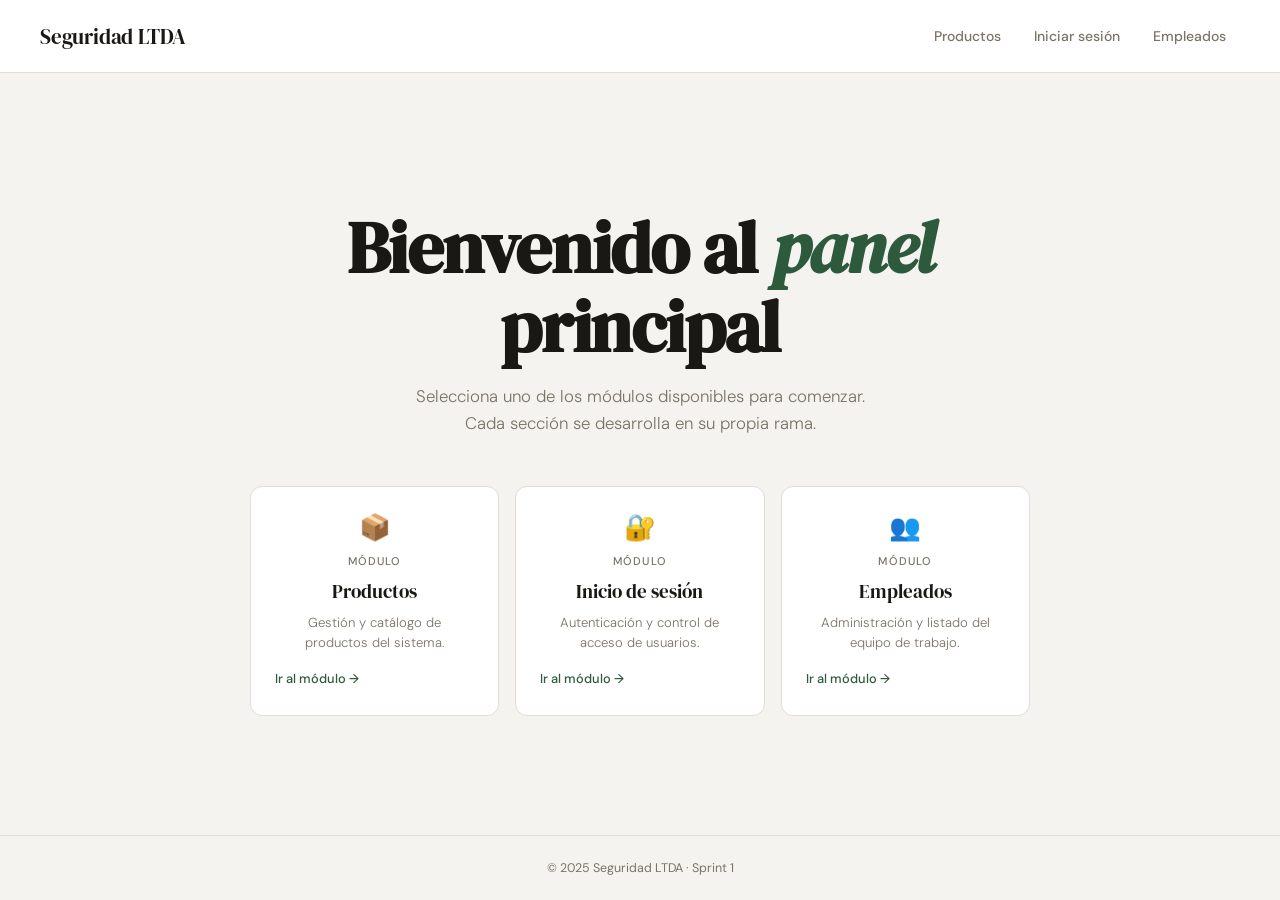
==== index.html @ 36163b5a "Base para el Primer Sprint" ====
<!DOCTYPE html>
<html lang="es">
<head>
    <meta charset="UTF-8" />
    <meta name="viewport" content="width=device-width, initial-scale=1.0"/>
    <title>Mi Proyecto</title>
    <link rel="preconnect" href="https://fonts.googleapis.com">
    <link rel="preconnect" href="https://fonts.gstatic.com" crossorigin>
    <link href="https://fonts.googleapis.com/css2?family=DM+Serif+Display:ital@0;1&family=DM+Sans:wght@300;400;500&display=swap" rel="stylesheet">
    <link rel="stylesheet" href="styles.css" />
</head>
<body>

    <!-- HEADER -->
    <header>
    <a class="logo" href="index.html">Seguridad LTDA</a>
    <nav>
        <a href="productos/index.html">Productos</a>
        <a href="login/index.html">Iniciar sesión</a>
        <a href="empleados/index.html">Empleados</a>
    </nav>
    </header>

    <!-- HERO + CARDS -->
    <main class="hero">

    <h1>Bienvenido al <em>panel</em> principal</h1>

    <p>Selecciona uno de los módulos disponibles para comenzar. Cada sección se desarrolla en su propia rama.</p>

    <div class="cards">

        <a class="card" href="productos/index.html">
        <div class="card-icon">📦</div>
        <span class="card-label">Módulo</span>
        <div class="card-title">Productos</div>
        <div class="card-desc">Gestión y catálogo de productos del sistema.</div>
        <div class="card-arrow">Ir al módulo →</div>
        </a>
        
        <a class="card" href="login/index.html">
        <div class="card-icon">🔐</div>
        <span class="card-label">Módulo</span>
        <div class="card-title">Inicio de sesión</div>
        <div class="card-desc">Autenticación y control de acceso de usuarios.</div>
        <div class="card-arrow">Ir al módulo →</div>
        </a>
        
        <a class="card" href="empleados/index.html">
        <div class="card-icon">👥</div>
        <span class="card-label">Módulo</span>
        <div class="card-title">Empleados</div>
        <div class="card-desc">Administración y listado del equipo de trabajo.</div>
        <div class="card-arrow">Ir al módulo →</div>
        </a>

    </div>
    </main>

    <!-- FOOTER -->
    <footer>
    © 2025 Seguridad LTDA · Sprint 1
    </footer>

</body>
</html>
---- styles.css ----
*, *::before, *::after {
  box-sizing: border-box;
  margin: 0;
  padding: 0;
}

:root {
  --bg:        #f5f3ef;
  --surface:   #ffffff;
  --ink:       #1a1814;
  --ink-muted: #7a7468;
  --accent:    #2d5a3d;
  --accent-lt: #e8f0eb;
  --border:    #e0ddd7;
  --radius:    12px;
  --trans:     0.25s ease;
}

html { scroll-behavior: smooth; }

body {
  font-family: 'DM Sans', sans-serif;
  background: var(--bg);
  color: var(--ink);
  min-height: 100vh;
  display: flex;
  flex-direction: column;
}

/* ── HEADER ── */
header {
  display: flex;
  align-items: center;
  justify-content: space-between;
  padding: 1.25rem 2.5rem;
  background: var(--surface);
  border-bottom: 1px solid var(--border);
  position: sticky;
  top: 0;
  z-index: 100;
}

.logo {
  font-family: 'DM Serif Display', serif;
  font-size: 1.3rem;
  color: var(--ink);
  text-decoration: none;
  letter-spacing: -0.01em;
}

nav {
  display: flex;
  gap: 0.25rem;
}

nav a {
  font-size: 0.875rem;
  font-weight: 500;
  color: var(--ink-muted);
  text-decoration: none;
  padding: 0.45rem 0.9rem;
  border-radius: 999px;
  transition: background var(--trans), color var(--trans);
}

nav a:hover {
  background: var(--accent-lt);
  color: var(--accent);
}

/* ── HERO ── */
.hero {
  flex: 1;
  display: flex;
  flex-direction: column;
  align-items: center;
  justify-content: center;
  text-align: center;
  padding: 5rem 2rem 4rem;
  animation: fadeUp 0.6s ease both;
}

.hero-tag {
  display: inline-block;
  font-size: 0.75rem;
  font-weight: 500;
  letter-spacing: 0.12em;
  text-transform: uppercase;
  color: var(--accent);
  background: var(--accent-lt);
  padding: 0.3rem 0.85rem;
  border-radius: 999px;
  margin-bottom: 1.5rem;
}

.hero h1 {
  font-family: 'DM Serif Display', serif;
  font-size: clamp(2.5rem, 6vw, 4.5rem);
  line-height: 1.1;
  letter-spacing: -0.02em;
  color: var(--ink);
  max-width: 700px;
  margin-bottom: 1rem;
}

.hero h1 em {
  font-style: italic;
  color: var(--accent);
}

.hero p {
  font-size: 1.05rem;
  color: var(--ink-muted);
  font-weight: 300;
  max-width: 480px;
  line-height: 1.65;
  margin-bottom: 3rem;
}

/* ── CARDS ── */
.cards {
  display: grid;
  grid-template-columns: repeat(auto-fit, minmax(220px, 1fr));
  gap: 1rem;
  max-width: 780px;
  width: 100%;
}

.card {
  background: var(--surface);
  border: 1px solid var(--border);
  border-radius: var(--radius);
  padding: 1.75rem 1.5rem;
  text-decoration: none;
  color: var(--ink);
  display: flex;
  flex-direction: column;
  gap: 0.6rem;
  transition: transform var(--trans), box-shadow var(--trans), border-color var(--trans);
  position: relative;
  overflow: hidden;
}

.card::after {
  content: '';
  position: absolute;
  inset: 0;
  background: var(--accent-lt);
  opacity: 0;
  transition: opacity var(--trans);
}

.card:hover {
  transform: translateY(-3px);
  box-shadow: 0 8px 24px rgba(0,0,0,0.07);
  border-color: var(--accent);
}

.card:hover::after { opacity: 1; }

.card > * { position: relative; z-index: 1; }

.card-icon {
  font-size: 1.6rem;
  line-height: 1;
  margin-bottom: 0.25rem;
}

.card-label {
  font-size: 0.7rem;
  font-weight: 500;
  letter-spacing: 0.1em;
  text-transform: uppercase;
  color: var(--ink-muted);
}

.card-title {
  font-family: 'DM Serif Display', serif;
  font-size: 1.2rem;
  color: var(--ink);
}

.card-desc {
  font-size: 0.82rem;
  color: var(--ink-muted);
  font-weight: 300;
  line-height: 1.5;
}

.card-arrow {
  margin-top: auto;
  font-size: 0.8rem;
  color: var(--accent);
  font-weight: 500;
  display: flex;
  align-items: center;
  gap: 0.3rem;
  padding-top: 0.5rem;
}

/* ── FOOTER ── */
footer {
  text-align: center;
  padding: 1.5rem 2rem;
  font-size: 0.78rem;
  color: var(--ink-muted);
  border-top: 1px solid var(--border);
}

/* ── ANIMATION ── */
@keyframes fadeUp {
  from { opacity: 0; transform: translateY(18px); }
  to   { opacity: 1; transform: translateY(0); }
}

.cards { animation: fadeUp 0.7s 0.15s ease both; }

/* ── RESPONSIVE ── */
@media (max-width: 600px) {
  header { padding: 1rem 1.25rem; }
  nav a  { display: none; }
  .hero  { padding: 3.5rem 1.25rem 3rem; }
}
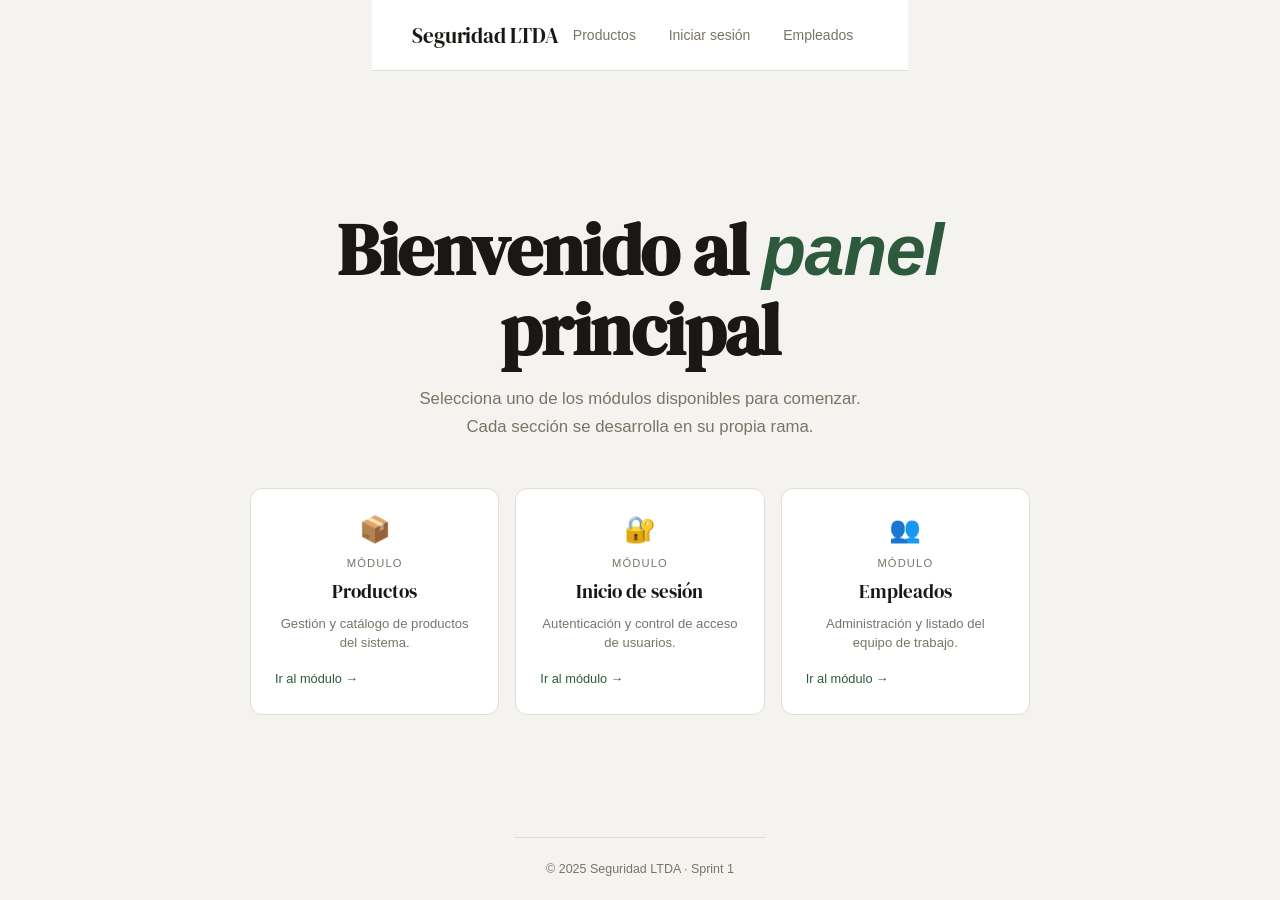
==== commit 382901a1: "Login agregado" ====
--- a/index.html
+++ b/index.html
@@ -38,7 +38,7 @@
         <div class="card-arrow">Ir al módulo →</div>
         </a>
         
-        <a class="card" href="login/index.html">
+        <a class="card" href="login.html">
         <div class="card-icon">🔐</div>
         <span class="card-label">Módulo</span>
         <div class="card-title">Inicio de sesión</div>
--- a/styles.css
+++ b/styles.css
@@ -1,22 +1,26 @@
-*, *::before, *::after {
+*,
+*::before,
+*::after {
   box-sizing: border-box;
   margin: 0;
   padding: 0;
 }
 
 :root {
-  --bg:        #f5f3ef;
-  --surface:   #ffffff;
-  --ink:       #1a1814;
+  --bg: #f5f3ef;
+  --surface: #ffffff;
+  --ink: #1a1814;
   --ink-muted: #7a7468;
-  --accent:    #2d5a3d;
+  --accent: #2d5a3d;
   --accent-lt: #e8f0eb;
-  --border:    #e0ddd7;
-  --radius:    12px;
-  --trans:     0.25s ease;
-}
-
-html { scroll-behavior: smooth; }
+  --border: #e0ddd7;
+  --radius: 12px;
+  --trans: 0.25s ease;
+}
+
+html {
+  scroll-behavior: smooth;
+}
 
 body {
   font-family: 'DM Sans', sans-serif;
@@ -152,13 +156,18 @@
 
 .card:hover {
   transform: translateY(-3px);
-  box-shadow: 0 8px 24px rgba(0,0,0,0.07);
+  box-shadow: 0 8px 24px rgba(0, 0, 0, 0.07);
   border-color: var(--accent);
 }
 
-.card:hover::after { opacity: 1; }
-
-.card > * { position: relative; z-index: 1; }
+.card:hover::after {
+  opacity: 1;
+}
+
+.card>* {
+  position: relative;
+  z-index: 1;
+}
 
 .card-icon {
   font-size: 1.6rem;
@@ -209,15 +218,117 @@
 
 /* ── ANIMATION ── */
 @keyframes fadeUp {
-  from { opacity: 0; transform: translateY(18px); }
-  to   { opacity: 1; transform: translateY(0); }
-}
-
-.cards { animation: fadeUp 0.7s 0.15s ease both; }
+  from {
+    opacity: 0;
+    transform: translateY(18px);
+  }
+
+  to {
+    opacity: 1;
+    transform: translateY(0);
+  }
+}
+
+.cards {
+  animation: fadeUp 0.7s 0.15s ease both;
+}
 
 /* ── RESPONSIVE ── */
 @media (max-width: 600px) {
-  header { padding: 1rem 1.25rem; }
-  nav a  { display: none; }
-  .hero  { padding: 3.5rem 1.25rem 3rem; }
+  header {
+    padding: 1rem 1.25rem;
+  }
+
+  nav a {
+    display: none;
+  }
+
+  .hero {
+    padding: 3.5rem 1.25rem 3rem;
+  }
+}
+
+* {
+  margin: 0;
+  padding: 0;
+  box-sizing: border-box;
+  font-family: Arial, Helvetica, sans-serif;
+}
+
+body {
+  height: 100vh;
+  display: flex;
+  justify-content: center;
+  align-items: center;
+  ;
+}
+
+.login-container {
+  background: white;
+  padding: 40px;
+  width: 350px;
+  border-radius: 15px;
+  box-shadow: 0 10px 25px rgba(0, 0, 0, 0.2);
+}
+
+.login-container h1 {
+  text-align: center;
+  margin-bottom: 25px;
+  color: #333;
+}
+
+.input-group {
+  margin-bottom: 20px;
+}
+
+.input-group label {
+  display: block;
+  margin-bottom: 8px;
+  color: #555;
+  font-size: 14px;
+}
+
+.input-group input {
+  width: 100%;
+  padding: 12px;
+  border: 1px solid #ccc;
+  border-radius: 8px;
+  outline: none;
+  transition: 0.3s;
+}
+
+.input-group input:focus {
+  border-color: #39945f;
+  box-shadow: 0 0 5px rgba(79, 70, 229, 0.4);
+}
+
+.login-btn {
+  width: 100%;
+  padding: 12px;
+  border: none;
+  border-radius: 8px;
+  background: #39945f;
+  color: white;
+  font-size: 16px;
+  cursor: pointer;
+  transition: 0.3s;
+}
+
+.login-btn:hover {
+  background: #39945f;
+}
+
+.extra-links {
+  margin-top: 15px;
+  text-align: center;
+  font-size: 14px;
+}
+
+.extra-links a {
+  color: #4f46e5;
+  text-decoration: none;
+}
+
+.extra-links a:hover {
+  text-decoration: underline;
 }
